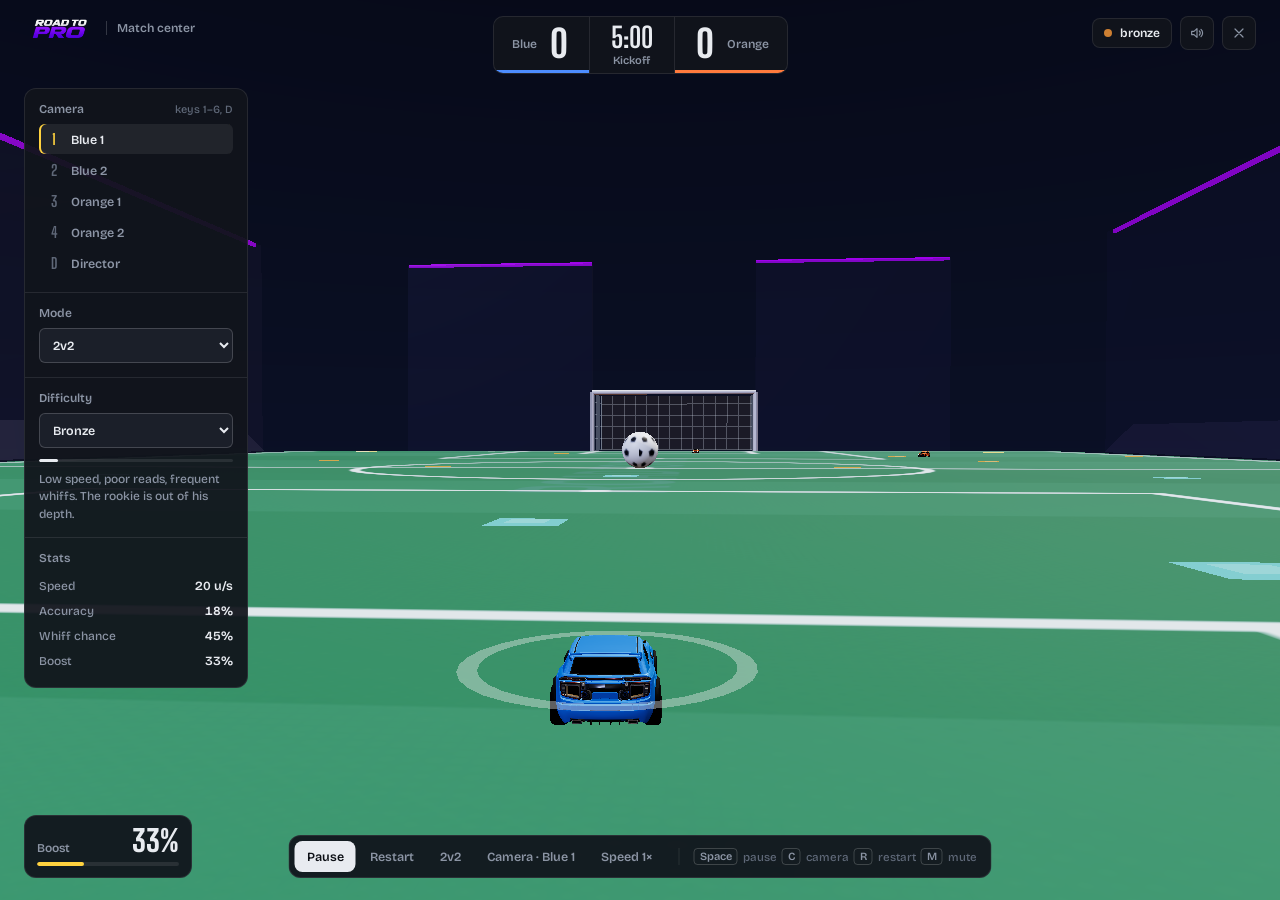
==== match3d.html @ a750631b "Flips clear the ground (stronger jump, vertical damping only briefly mid-flip); 5-minute matches Co-" ====
<!DOCTYPE html>
<html lang="en">
<head>
  <meta charset="UTF-8" />
  <meta name="viewport" content="width=device-width, initial-scale=1.0, viewport-fit=cover" />
  <meta name="theme-color" content="#0d1016" />
  <meta name="mobile-web-app-capable" content="yes" />
  <meta name="apple-mobile-web-app-capable" content="yes" />
  <meta name="apple-mobile-web-app-status-bar-style" content="black-translucent" />
  <title>Road To Pro — Match Center</title>
  <link rel="icon" href="assets/favicon.svg" type="image/svg+xml" />
  <link rel="preconnect" href="https://fonts.googleapis.com" />
  <link rel="preconnect" href="https://fonts.gstatic.com" crossorigin />
  <link rel="stylesheet" href="https://fonts.googleapis.com/css2?family=Big+Shoulders+Display:wght@700;800;900&family=Bricolage+Grotesque:opsz,wght@12..96,500;600;700&display=swap" />
  <link rel="stylesheet" href="match3d.css?v=19" />
  <script type="importmap">
    {
      "imports": {
        "three": "./vendor/three.module.js",
        "three/addons/": "./vendor/"
      }
    }
  </script>
</head>
<body>
  <div id="scene"></div>

  <div id="loading" class="loading">
    <div class="loading-brand">
      <img class="loading-logo" src="assets/road-to-pro.png" alt="Road To Pro" width="2172" height="724" />
      <span class="loading-kicker">Match center</span>
    </div>
    <div class="loading-title">Getting the arena ready</div>
    <div class="loading-bar"><span></span></div>
    <div class="loading-sub">Setting up the pitch</div>
  </div>

  <header class="hud-top">
    <div class="hud-brand">
      <img class="hud-logo" src="assets/road-to-pro.png" alt="Road To Pro" width="2172" height="724" />
      <span class="hud-section">Match center</span>
    </div>

    <div class="hud-rank">
      <select id="rankSelect" class="rank-select" aria-label="Rank"></select>
    </div>

    <div class="scoreboard">
      <div class="team blue"><span class="team-name">Blue</span><span class="score" id="scoreBlue">0</span></div>
      <div class="clock-box">
        <div class="clock" id="clock">5:00</div>
        <div class="clock-label" id="matchState">Kickoff</div>
      </div>
      <div class="team orange"><span class="score" id="scoreOrange">0</span><span class="team-name">Orange</span></div>
    </div>

    <div class="hud-right">
      <div class="rank-chip" id="rankChip">Bronze</div>
      <button class="icon-btn" id="soundBtn" title="Sound on/off (M)" aria-label="Sound on or off">
        <svg viewBox="0 0 24 24" aria-hidden="true" fill="none" stroke="currentColor" stroke-width="1.8" stroke-linecap="round" stroke-linejoin="round">
          <path d="M4 9.5v5h3.5L12 18.5v-13L7.5 9.5z" />
          <path class="wave" d="M15.5 9a4 4 0 0 1 0 6M18 6.5a7.5 7.5 0 0 1 0 11" />
          <path class="slash" d="M16 9.5l5 5M21 9.5l-5 5" />
        </svg>
      </button>
      <button class="icon-btn" id="backBtn" title="Back to career" aria-label="Back to career">
        <svg viewBox="0 0 24 24" aria-hidden="true" fill="none" stroke="currentColor" stroke-width="1.8" stroke-linecap="round">
          <path d="M6 6l12 12M18 6L6 18" />
        </svg>
      </button>
    </div>
  </header>

  <aside class="panel panel-left">
    <div class="panel-block">
      <div class="panel-heading"><span>Camera</span><span class="panel-hint">keys 1–6, D</span></div>
      <div class="cam-grid">
        <button class="cam-btn active" data-cam="car0"><span>1</span> Blue 1</button>
        <button class="cam-btn" data-cam="car1"><span>2</span> Blue 2</button>
        <button class="cam-btn" data-cam="car2"><span>3</span> Orange 1</button>
        <button class="cam-btn" data-cam="car3"><span>4</span> Orange 2</button>
        <button class="cam-btn" data-cam="car4" hidden><span>5</span> Orange 3</button>
        <button class="cam-btn" data-cam="car5" hidden><span>6</span> Orange 3</button>
        <button class="cam-btn" data-cam="director"><span>D</span> Director</button>
      </div>
    </div>

    <div class="panel-block">
      <div class="panel-heading"><span>Mode</span></div>
      <select id="modeSelect" class="select">
        <option value="1">1v1</option>
        <option value="2" selected>2v2</option>
        <option value="3">3v3</option>
      </select>
    </div>

    <div class="panel-block">
      <div class="panel-heading"><span>Difficulty</span></div>
      <select id="skillSelect" class="select">
        <option value="bronze" selected>Bronze</option>
        <option value="silver">Silver</option>
        <option value="gold">Gold</option>
        <option value="platinum">Platinum</option>
        <option value="diamond">Diamond</option>
        <option value="champion">Champion</option>
        <option value="grandchampion">Grand Champion</option>
        <option value="ssl">Supersonic Legend</option>
        <option value="pro">Pro League</option>
      </select>
      <div class="skill-meter">
        <div class="skill-meter-fill" id="skillFill"></div>
      </div>
      <div class="skill-label" id="skillDesc">Low speed, poor accuracy, frequent whiffs.</div>
    </div>

    <div class="panel-block">
      <div class="panel-heading"><span>Stats</span></div>
      <div class="stat-list">
        <div class="stat-row"><span>Speed</span><strong id="statSpeed">—</strong></div>
        <div class="stat-row"><span>Accuracy</span><strong id="statAccuracy">—</strong></div>
        <div class="stat-row"><span>Whiff chance</span><strong id="statWhiff">—</strong></div>
        <div class="stat-row"><span>Boost</span><strong id="statBoost">33%</strong></div>
      </div>
    </div>
  </aside>

  <div class="countdown" id="countdown" aria-hidden="true"></div>

  <div class="notifications" id="notifications" aria-live="polite"></div>

  <div class="boost-hud" aria-label="Boost">
    <div class="boost-hud-top"><span>Boost</span><strong id="boostValue">33%</strong></div>
    <div class="boost-hud-track"><span id="boostFill"></span></div>
  </div>

  <div class="hud-bottom">
    <div class="controls">
      <button class="control-btn" id="playBtn">Pause</button>
      <button class="control-btn" id="replayBtn">Restart</button>
      <button class="control-btn" id="modeBtn">2v2</button>
      <button class="control-btn" id="cameraBtn">Camera · Blue 1</button>
      <button class="control-btn" id="speedBtn">Speed 1×</button>
    </div>
    <div class="hint"><kbd>Space</kbd> pause <kbd>C</kbd> camera <kbd>R</kbd> restart <kbd>M</kbd> mute</div>
  </div>

  <div class="replay-badge" id="replayBadge" hidden>
    <span class="replay-dot"></span><strong>Replay</strong>
    <button type="button" id="replaySkip">Skip</button>
  </div>

  <script type="module" src="match3d.js?v=62"></script>
  <script src="local-update.js"></script>
</body>
</html>
---- match3d.css ----
/* Road To Pro, match view.
   Quiet and compact: solid graphite panels with hairline borders (no blur), small type, team colour only as
   thin accents, one yellow signal used for boost and the active camera. Big Shoulders Display (a tall condensed
   numeral face) is kept for scores, the clock and big call-outs; Bricolage Grotesque for everything else. */

:root {
  --bg: #0d1016;
  --panel: rgba(18, 21, 28, 0.94);
  --panel-solid: #12151c;
  --raised: #1b1f29;
  --line: rgba(255, 255, 255, 0.09);
  --line-strong: rgba(255, 255, 255, 0.18);
  --text: #e8ebf0;
  --muted: #8b94a4;
  --blue: #4d8dff;
  --orange: #ff7a3d;
  --signal: #ffd23f;
  --red: #ff4d3d;
  --font-sans: "Bricolage Grotesque", "Segoe UI Variable Text", "Segoe UI", system-ui, sans-serif;
  --font-display: "Big Shoulders Display", "Bahnschrift Condensed", "Bahnschrift", "Arial Narrow", sans-serif;
}

* { box-sizing: border-box; }

html, body {
  margin: 0;
  padding: 0;
  width: 100%;
  height: 100%;
  overflow: hidden;
  overscroll-behavior: none;
  background: var(--bg);
  color: var(--text);
  font-family: var(--font-sans);
  font-size: 13px;
  font-weight: 500;
  -webkit-font-smoothing: antialiased;
  -webkit-text-size-adjust: 100%;
  touch-action: none;
}

button, select { font: inherit; touch-action: manipulation; }
button { cursor: pointer; -webkit-tap-highlight-color: transparent; }
button:focus-visible, select:focus-visible {
  outline: 2px solid var(--signal);
  outline-offset: 2px;
}

.hud-top, .hud-bottom, .boost-hud, .panel {
  -webkit-user-select: none;
  user-select: none;
}

#scene {
  position: fixed;
  inset: 0;
  height: 100vh;
  height: 100dvh;
  touch-action: none;
}
#scene canvas { display: block; width: 100%; height: 100%; }

/* Labels that arrive from the game in capitals read better as sentences. */
.clock-label, .rank-chip { text-transform: lowercase; }
.clock-label::first-letter, .rank-chip::first-letter { text-transform: uppercase; }

/* ============================== LOADING ============================== */

.loading {
  position: fixed;
  inset: 0;
  z-index: 100;
  display: flex;
  flex-direction: column;
  align-items: center;
  justify-content: center;
  background: var(--bg);
  transition: opacity 0.45s ease, visibility 0.45s;
}
.loading.hidden { opacity: 0; visibility: hidden; pointer-events: none; }

.loading-brand { display: flex; align-items: center; gap: 14px; margin-bottom: 26px; }
.loading-logo { display: block; height: 54px; width: auto; }
.loading-kicker {
  padding-left: 14px;
  border-left: 1px solid var(--line-strong);
  color: var(--muted);
  font-size: 13px;
  font-weight: 600;
}
.loading-title {
  font-family: var(--font-display);
  font-size: 40px;
  font-weight: 800;
  line-height: 1;
}
.loading-bar {
  width: 180px;
  height: 3px;
  margin-top: 22px;
  overflow: hidden;
  border-radius: 2px;
  background: var(--line);
}
.loading-bar span {
  display: block;
  width: 38%;
  height: 100%;
  background: var(--signal);
  animation: loading 1.1s ease-in-out infinite;
}
@keyframes loading {
  0% { transform: translateX(-110%); }
  100% { transform: translateX(390%); }
}
.loading-sub { margin-top: 14px; color: var(--muted); font-size: 13px; }

/* ============================== TOP HUD ============================== */

.hud-top {
  position: fixed;
  top: 0;
  left: 0;
  right: 0;
  z-index: 10;
  display: grid;
  grid-template-columns: 1fr auto 1fr;
  align-items: start;
  gap: 18px;
  padding:
    calc(16px + env(safe-area-inset-top))
    calc(24px + env(safe-area-inset-right))
    16px
    calc(24px + env(safe-area-inset-left));
  pointer-events: none;
}

.hud-brand {
  display: flex;
  align-items: center;
  gap: 10px;
  justify-self: start;
  pointer-events: auto;
}
.hud-logo { display: block; height: 24px; width: auto; }
.hud-section {
  padding-left: 10px;
  border-left: 1px solid var(--line-strong);
  color: var(--muted);
  font-size: 12px;
  font-weight: 600;
  white-space: nowrap;
}

/* One quiet bar. The score numerals carry the team colour as a thin rule underneath. */
.scoreboard {
  display: flex;
  align-items: stretch;
  border: 1px solid var(--line);
  border-radius: 10px;
  background: var(--panel);
  overflow: hidden;
  pointer-events: auto;
}

.team {
  display: flex;
  align-items: center;
  gap: 10px;
  padding: 7px 18px 6px;
  border-bottom: 3px solid transparent;
}
.team.blue { border-bottom-color: var(--blue); }
.team.orange { border-bottom-color: var(--orange); }
.team-name { color: var(--muted); font-size: 12px; font-weight: 600; }
.score {
  min-width: 24px;
  font-family: var(--font-display);
  font-size: 38px;
  font-weight: 800;
  line-height: 0.95;
  text-align: center;
  font-variant-numeric: tabular-nums;
}

.clock-box {
  min-width: 86px;
  padding: 7px 14px 6px;
  border-left: 1px solid var(--line);
  border-right: 1px solid var(--line);
  text-align: center;
}
.clock {
  font-family: var(--font-display);
  font-size: 28px;
  font-weight: 700;
  line-height: 0.95;
  font-variant-numeric: tabular-nums;
}
.clock-label { margin-top: 3px; color: var(--muted); font-size: 11px; font-weight: 600; }

.hud-right { display: flex; justify-content: flex-end; align-items: center; gap: 8px; pointer-events: auto; }
.rank-chip {
  display: flex;
  align-items: center;
  gap: 8px;
  padding: 7px 11px;
  border: 1px solid var(--line);
  border-radius: 8px;
  background: var(--panel);
  font-size: 12px;
  font-weight: 600;
  white-space: nowrap;
}
.rank-chip::before {
  content: '';
  width: 8px;
  height: 8px;
  border-radius: 50%;
  background: var(--rank-color, var(--muted));
}
.icon-btn {
  width: 34px;
  height: 34px;
  display: grid;
  place-items: center;
  padding: 0;
  border: 1px solid var(--line);
  border-radius: 8px;
  background: var(--panel);
  color: var(--muted);
  transition: color 0.12s, border-color 0.12s, background 0.12s;
}
.icon-btn svg { width: 16px; height: 16px; }
.icon-btn:hover { color: var(--text); border-color: var(--line-strong); background: var(--raised); }

/* ============================== SIDE PANEL ============================== */

.panel {
  position: fixed;
  top: 88px;
  z-index: 10;
  width: 224px;
  border: 1px solid var(--line);
  border-radius: 12px;
  background: var(--panel);
  overflow: hidden;
}
.panel-left { left: 24px; }

.panel-block { padding: 13px 14px 14px; border-bottom: 1px solid var(--line); }
.panel-block:last-child { border-bottom: 0; }

.panel-heading {
  display: flex;
  align-items: baseline;
  justify-content: space-between;
  gap: 10px;
  margin-bottom: 8px;
  color: var(--muted);
  font-size: 12px;
  font-weight: 600;
}
.panel-hint { color: #5f6878; font-size: 11px; font-weight: 500; }

.cam-grid { display: grid; gap: 1px; }
.cam-btn {
  display: flex;
  align-items: center;
  gap: 10px;
  width: 100%;
  padding: 6px 8px;
  border: 0;
  border-radius: 6px;
  background: transparent;
  color: var(--muted);
  font-size: 12.5px;
  font-weight: 600;
  text-align: left;
  transition: background 0.12s, color 0.12s;
}
.cam-btn span {
  width: 14px;
  flex: none;
  color: #5f6878;
  font-family: var(--font-display);
  font-size: 15px;
  font-weight: 700;
  text-align: center;
}
.cam-btn:hover { background: rgba(255, 255, 255, 0.05); color: var(--text); }
.cam-btn.active { background: rgba(255, 255, 255, 0.07); color: var(--text); box-shadow: inset 2px 0 0 var(--signal); }
.cam-btn.active span { color: var(--signal); }
.cam-btn[hidden] { display: none; }

.select {
  width: 100%;
  padding: 8px 9px;
  border: 1px solid var(--line-strong);
  border-radius: 6px;
  background: var(--raised);
  color: var(--text);
  color-scheme: dark;
  font-size: 12.5px;
  font-weight: 600;
  outline: none;
}
.select:focus-visible { outline: 2px solid var(--signal); outline-offset: 1px; }

.skill-meter { height: 3px; margin-top: 11px; overflow: hidden; border-radius: 2px; background: var(--line); }
.skill-meter-fill { width: 12%; height: 100%; border-radius: inherit; background: var(--text); transition: width 0.3s ease; }
.skill-label { margin-top: 9px; color: var(--muted); font-size: 12px; line-height: 1.45; }

.stat-list { display: grid; }
.stat-row {
  display: flex;
  justify-content: space-between;
  align-items: baseline;
  gap: 12px;
  padding: 5px 0;
  color: var(--muted);
  font-size: 12px;
  font-weight: 500;
}
.stat-row strong { color: var(--text); font-size: 12.5px; font-weight: 600; font-variant-numeric: tabular-nums; }

/* ============================== NOTICES ============================== */

.notifications {
  position: fixed;
  top: 100px;
  left: 50%;
  z-index: 20;
  display: flex;
  flex-direction: column;
  align-items: center;
  gap: 8px;
  transform: translateX(-50%);
  pointer-events: none;
}
.notice {
  --accent: var(--muted);
  display: flex;
  flex-direction: column;
  align-items: center;
  min-width: 170px;
  padding: 7px 22px 6px;
  border: 1px solid var(--line);
  border-bottom: 3px solid var(--accent);
  border-radius: 10px;
  background: var(--panel);
  text-align: center;
  animation: notice 2.4s ease forwards;
}
.notice.blue { --accent: var(--blue); }
.notice.orange { --accent: var(--orange); }
.notice strong { font-family: var(--font-display); font-size: 26px; font-weight: 800; line-height: 1; }
.notice span { margin-top: 3px; color: var(--muted); font-size: 12px; font-weight: 600; }
@keyframes notice {
  0% { opacity: 0; transform: translateY(-8px); }
  8% { opacity: 1; transform: translateY(0); }
  82% { opacity: 1; }
  100% { opacity: 0; }
}

/* ============================== BOOST ============================== */

.boost-hud {
  position: fixed;
  left: 24px;
  bottom: 22px;
  z-index: 10;
  width: 168px;
  padding: 9px 12px 11px;
  border: 1px solid var(--line);
  border-radius: 12px;
  background: var(--panel);
}
.boost-hud-top { display: flex; align-items: baseline; justify-content: space-between; gap: 8px; }
.boost-hud-top span { color: var(--muted); font-size: 12px; font-weight: 600; }
.boost-hud-top strong {
  font-family: var(--font-display);
  font-size: 30px;
  font-weight: 800;
  line-height: 1;
  font-variant-numeric: tabular-nums;
}
.boost-hud-track { height: 4px; margin-top: 7px; overflow: hidden; border-radius: 2px; background: var(--line); }
.boost-hud-track span {
  display: block;
  width: 33%;
  height: 100%;
  border-radius: inherit;
  background: var(--signal);
  transition: width 0.12s linear;
}

/* ============================== BOTTOM CONTROLS ============================== */

.hud-bottom {
  position: fixed;
  bottom: 22px;
  left: 50%;
  z-index: 10;
  display: flex;
  align-items: center;
  gap: 14px;
  padding: 5px 14px 5px 5px;
  border: 1px solid var(--line);
  border-radius: 12px;
  background: var(--panel);
  transform: translateX(-50%);
  white-space: nowrap;
}

.controls { display: flex; align-items: center; gap: 2px; }
.control-btn {
  padding: 8px 12px;
  border: 0;
  border-radius: 8px;
  background: transparent;
  color: var(--muted);
  font-size: 12.5px;
  font-weight: 600;
  transition: background 0.12s, color 0.12s;
}
.control-btn:hover { background: rgba(255, 255, 255, 0.06); color: var(--text); }
#playBtn { background: var(--text); color: var(--bg); }
#playBtn:hover { background: #ffffff; color: var(--bg); }

.hint {
  display: flex;
  align-items: center;
  gap: 5px;
  padding-left: 14px;
  border-left: 1px solid var(--line);
  color: #5f6878;
  font-size: 11.5px;
  font-weight: 500;
}
.hint kbd {
  padding: 1px 5px;
  border: 1px solid var(--line-strong);
  border-radius: 4px;
  color: var(--muted);
  font-family: var(--font-sans);
  font-size: 11px;
  font-weight: 600;
}

/* ============================== GOAL OVERLAY ============================== */

.goal-flash {
  position: fixed;
  inset: 0;
  z-index: 30;
  display: grid;
  place-items: center;
  pointer-events: none;
  background: rgba(8, 10, 14, 0.3);
  opacity: 0;
  transition: opacity 0.18s ease;
}
.goal-flash.show { opacity: 1; }
.goal-flash div {
  font-family: var(--font-display);
  font-size: 120px;
  font-weight: 800;
  color: #ffffff;
  text-shadow: 0 6px 36px rgba(0, 0, 0, 0.55);
}

/* ============================== REPLAY ============================== */

.replay-badge {
  position: fixed;
  top: calc(96px + env(safe-area-inset-top));
  left: 50%;
  z-index: 25;
  display: flex;
  align-items: center;
  gap: 10px;
  padding: 5px 5px 5px 14px;
  border: 1px solid var(--line);
  border-radius: 999px;
  background: var(--panel);
  transform: translateX(-50%);
}
.replay-badge[hidden] { display: none; }
.replay-badge strong { font-size: 13px; font-weight: 700; }
.replay-dot { width: 8px; height: 8px; border-radius: 50%; background: var(--red); animation: replayBlink 1s steps(2) infinite; }
.replay-badge button {
  padding: 6px 13px;
  border: 1px solid var(--line-strong);
  border-radius: 999px;
  background: transparent;
  color: var(--text);
  font-size: 12px;
  font-weight: 600;
}
.replay-badge button:hover { background: rgba(255, 255, 255, 0.08); }
@keyframes replayBlink { 50% { opacity: 0.2; } }

/* ============================== KICKOFF COUNTDOWN ============================== */

.countdown {
  position: fixed;
  top: 38%;
  left: 50%;
  z-index: 22;
  transform: translate(-50%, -50%);
  font-family: var(--font-display);
  font-size: clamp(110px, 22vw, 220px);
  font-weight: 800;
  line-height: 0.9;
  color: #ffffff;
  text-shadow: 0 6px 40px rgba(0, 0, 0, 0.55);
  opacity: 0;
  pointer-events: none;
}
.countdown.show { animation: countdownPop 0.95s ease-out forwards; }
@keyframes countdownPop {
  0% { opacity: 0; transform: translate(-50%, -50%) scale(1.5); }
  16% { opacity: 1; transform: translate(-50%, -50%) scale(1); }
  75% { opacity: 1; transform: translate(-50%, -50%) scale(1); }
  100% { opacity: 0; transform: translate(-50%, -50%) scale(0.92); }
}

/* ============================== SOUND TOGGLE AND RANK TAB ============================== */

#soundBtn .slash { display: none; }
#soundBtn.muted .wave { display: none; }
#soundBtn.muted .slash { display: inline; }

/* Rank switcher for small screens, where the side panel is hidden. It sits in the empty left cell of the top bar. */
.hud-rank { display: none; grid-column: 1; justify-self: start; pointer-events: auto; }
.rank-select {
  height: 34px;
  max-width: 104px;
  padding: 0 6px 0 10px;
  border: 1px solid var(--line);
  border-radius: 8px;
  background: var(--panel-solid);
  color: var(--text);
  color-scheme: dark;
  font-size: 13px;
  font-weight: 600;
}

/* ============================== RESPONSIVE ============================== */

@media (max-width: 900px) {
  .panel-left { display: none; }
  .hud-top {
    padding:
      calc(12px + env(safe-area-inset-top))
      calc(16px + env(safe-area-inset-right))
      12px
      calc(16px + env(safe-area-inset-left));
  }
  .hud-brand { display: none; }
  .hud-rank { display: block; }
  .scoreboard { grid-column: 2; }
  .hud-right { grid-column: 3; }
  .hint { display: none; }
  .boost-hud { bottom: calc(14px + env(safe-area-inset-bottom)); }
  .hud-bottom { bottom: calc(14px + env(safe-area-inset-bottom)); }
}

@media (max-width: 760px) {
  .boost-hud {
    left: 50%;
    bottom: calc(74px + env(safe-area-inset-bottom));
    width: min(210px, calc(100vw - 32px));
    transform: translateX(-50%);
  }
}

@media (max-width: 620px) {
  .hud-top {
    padding:
      calc(8px + env(safe-area-inset-top))
      calc(10px + env(safe-area-inset-right))
      8px
      calc(10px + env(safe-area-inset-left));
    gap: 8px;
  }
  .team { padding: 5px 11px 4px; gap: 6px; }
  .team-name { display: none; }
  .clock-box { min-width: 64px; padding: 5px 9px 4px; }
  .score { font-size: 30px; min-width: 18px; }
  .clock { font-size: 22px; }
  .clock-label { font-size: 10px; }
  .rank-chip { display: none; }
  .icon-btn { width: 32px; height: 32px; }
  .hud-bottom {
    left: calc(8px + env(safe-area-inset-left));
    right: calc(8px + env(safe-area-inset-right));
    bottom: calc(10px + env(safe-area-inset-bottom));
    max-width: none;
    padding: 4px;
    transform: none;
    white-space: normal;
  }
  .controls {
    display: grid;
    grid-template-columns: repeat(5, minmax(0, 1fr));
    width: 100%;
    gap: 3px;
  }
  .control-btn {
    min-height: 42px;
    padding: 8px 3px;
    font-size: 11px;
    line-height: 1.15;
    overflow: hidden;
    text-overflow: ellipsis;
    white-space: nowrap;
  }
  .notice strong { font-size: 22px; }
  .goal-flash div { font-size: 72px; }
  .loading-logo { height: 40px; }
  .loading-title { font-size: 32px; }
}

@media (orientation: portrait) and (max-width: 400px) {
  .team { padding: 5px 8px 4px; }
  .clock-box { min-width: 58px; padding: 5px 6px 4px; }
  .score { font-size: 27px; }
  .clock { font-size: 20px; }
  .control-btn { font-size: 10px; }
}

@media (orientation: landscape) and (max-height: 560px) {
  .panel-left, .hud-brand, .hint, .rank-chip { display: none; }
  .hud-rank { display: block; }
  .hud-top {
    gap: 8px;
    padding:
      calc(6px + env(safe-area-inset-top))
      calc(12px + env(safe-area-inset-right))
      6px
      calc(12px + env(safe-area-inset-left));
  }
  .scoreboard { grid-column: 2; }
  .hud-right { grid-column: 3; }
  .team { padding: 3px 11px 2px; gap: 6px; }
  .team-name { display: none; }
  .clock-box { min-width: 70px; padding: 3px 9px 2px; }
  .score { font-size: 26px; min-width: 16px; }
  .clock { font-size: 20px; }
  .clock-label { margin-top: 1px; font-size: 10px; }
  .icon-btn, .rank-select { height: 30px; }
  .icon-btn { width: 30px; }
  .notifications { top: calc(56px + env(safe-area-inset-top)); }
  .notice { min-width: 130px; padding: 3px 16px 3px; }
  .notice strong { font-size: 20px; }
  .replay-badge { top: calc(56px + env(safe-area-inset-top)); }
  .boost-hud {
    left: calc(10px + env(safe-area-inset-left));
    right: auto;
    bottom: calc(10px + env(safe-area-inset-bottom));
    width: 132px;
    padding: 5px 10px 8px;
    transform: none;
  }
  .boost-hud-top strong { font-size: 22px; }
  .hud-bottom {
    left: auto;
    right: calc(10px + env(safe-area-inset-right));
    bottom: calc(10px + env(safe-area-inset-bottom));
    max-width: none;
    padding: 3px;
    transform: none;
    white-space: nowrap;
  }
  .controls { display: flex; width: auto; }
  .control-btn { min-height: 0; padding: 7px 9px; font-size: 11px; }
  .countdown { top: 45%; font-size: 96px; }
  .goal-flash div { font-size: 64px; }
}

@media (prefers-reduced-motion: reduce) {
  .loading-bar span, .replay-dot { animation: none; }
  .notice { animation: none; }
  .countdown.show { animation: none; opacity: 1; }
}
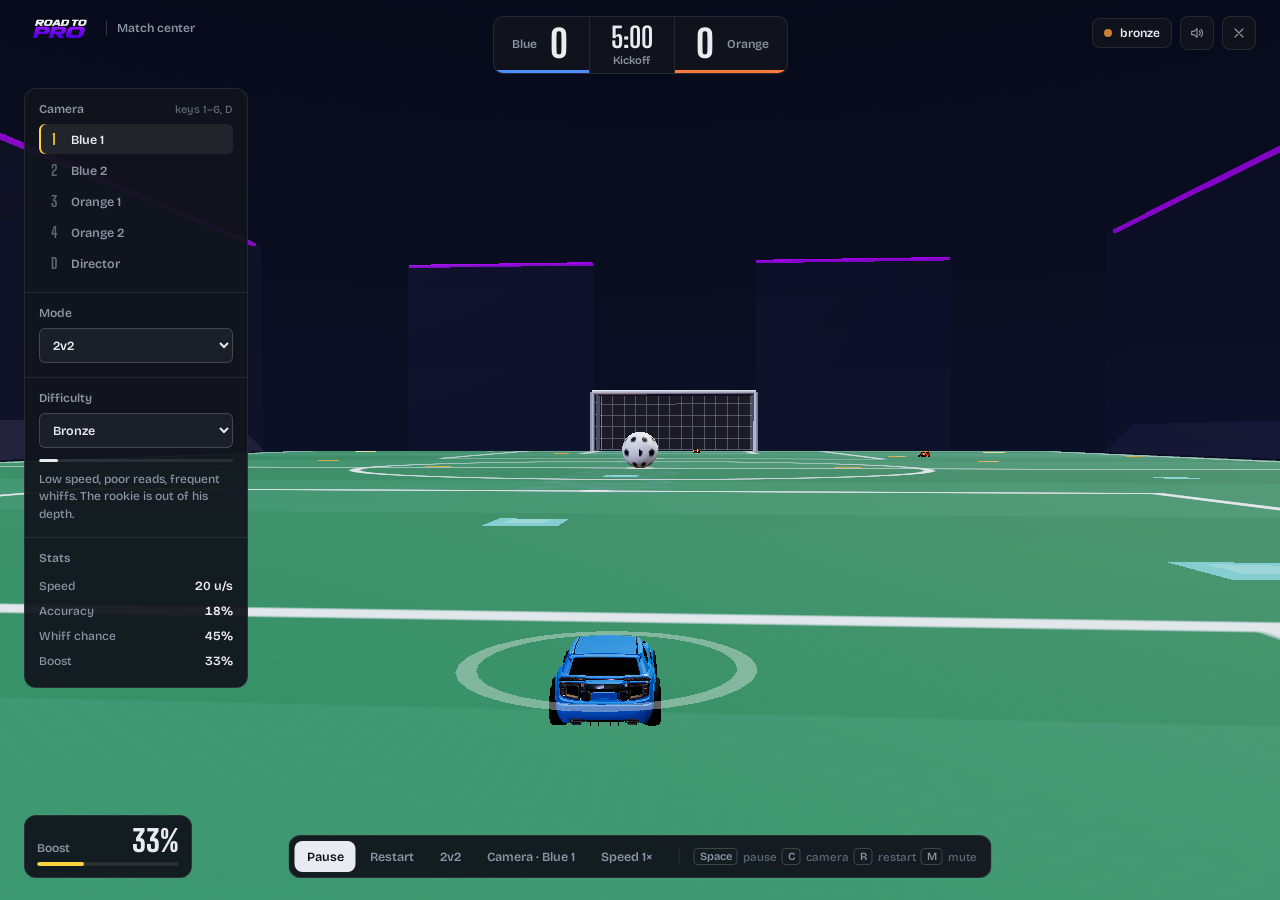
==== commit 2fc66d2b: "Fix half flips: allow 8.8 rad/s spin during a flip; stronger jump Co-Authored-By: Claude Sonnet 5.5 " ====
--- a/match3d.html
+++ b/match3d.html
@@ -149,7 +149,7 @@
     <button type="button" id="replaySkip">Skip</button>
   </div>
 
-  <script type="module" src="match3d.js?v=62"></script>
+  <script type="module" src="match3d.js?v=63"></script>
   <script src="local-update.js"></script>
 </body>
 </html>
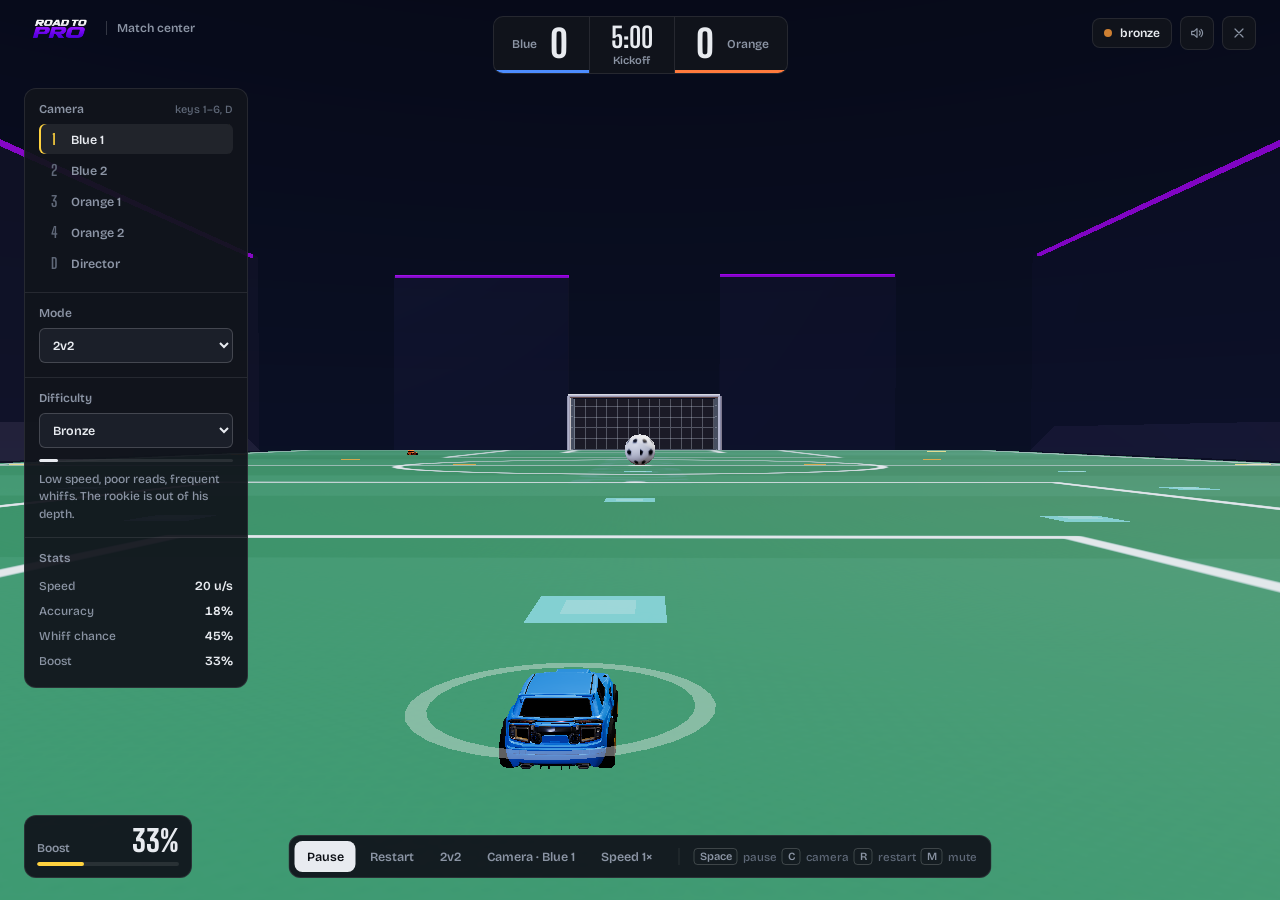
==== commit 4701cd1a: "Stop bots waiting in front of the ball: ground dribble keeps closing and skips kickoff; air dribble " ====
--- a/match3d.html
+++ b/match3d.html
@@ -149,7 +149,7 @@
     <button type="button" id="replaySkip">Skip</button>
   </div>
 
-  <script type="module" src="match3d.js?v=63"></script>
+  <script type="module" src="match3d.js?v=64"></script>
   <script src="local-update.js"></script>
 </body>
 </html>
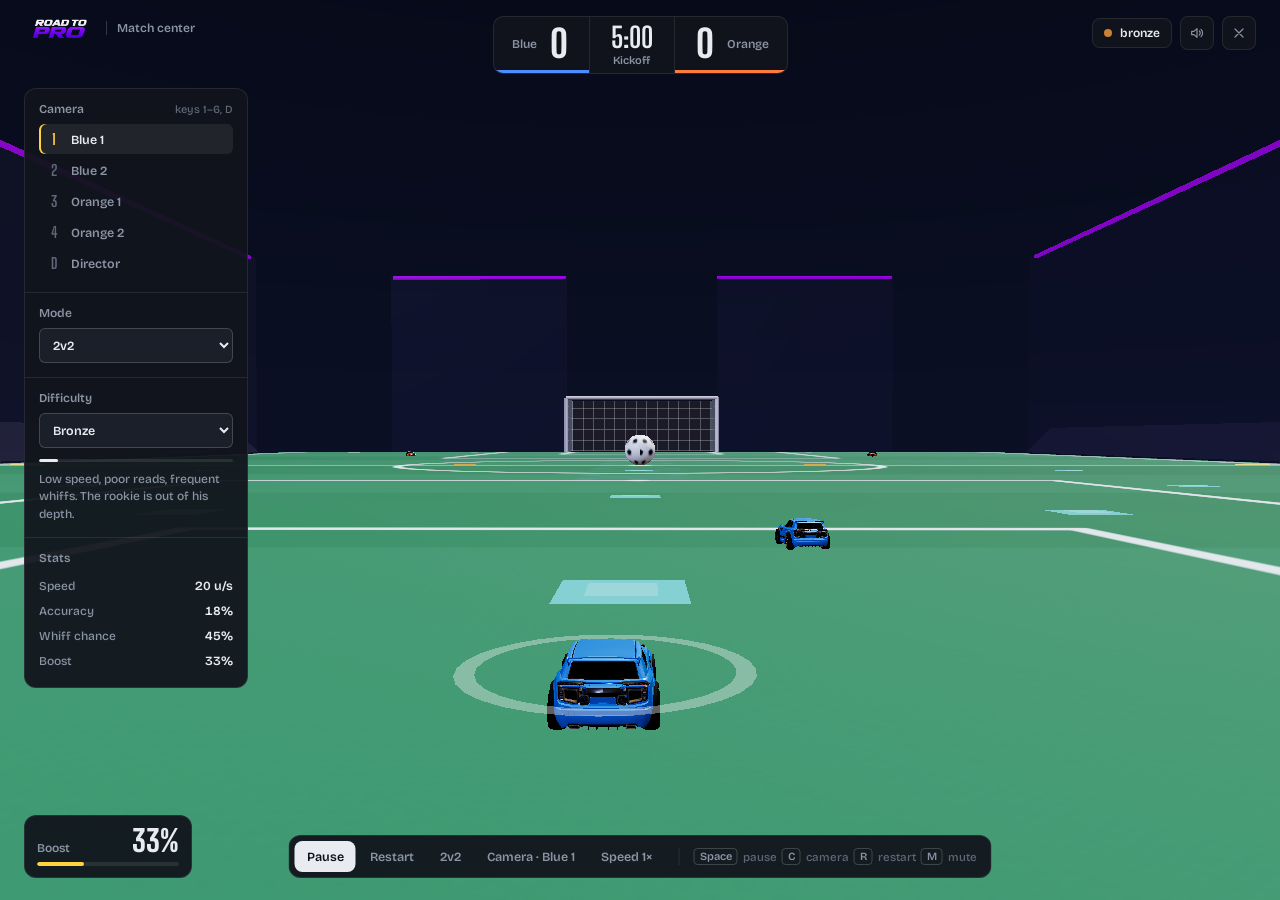
==== commit d8d0359a: "Remove the bump in front of the goals: floor ramp fades out across the goal mouth Co-Authored-By: Cl" ====
--- a/match3d.html
+++ b/match3d.html
@@ -149,7 +149,7 @@
     <button type="button" id="replaySkip">Skip</button>
   </div>
 
-  <script type="module" src="match3d.js?v=64"></script>
+  <script type="module" src="match3d.js?v=65"></script>
   <script src="local-update.js"></script>
 </body>
 </html>
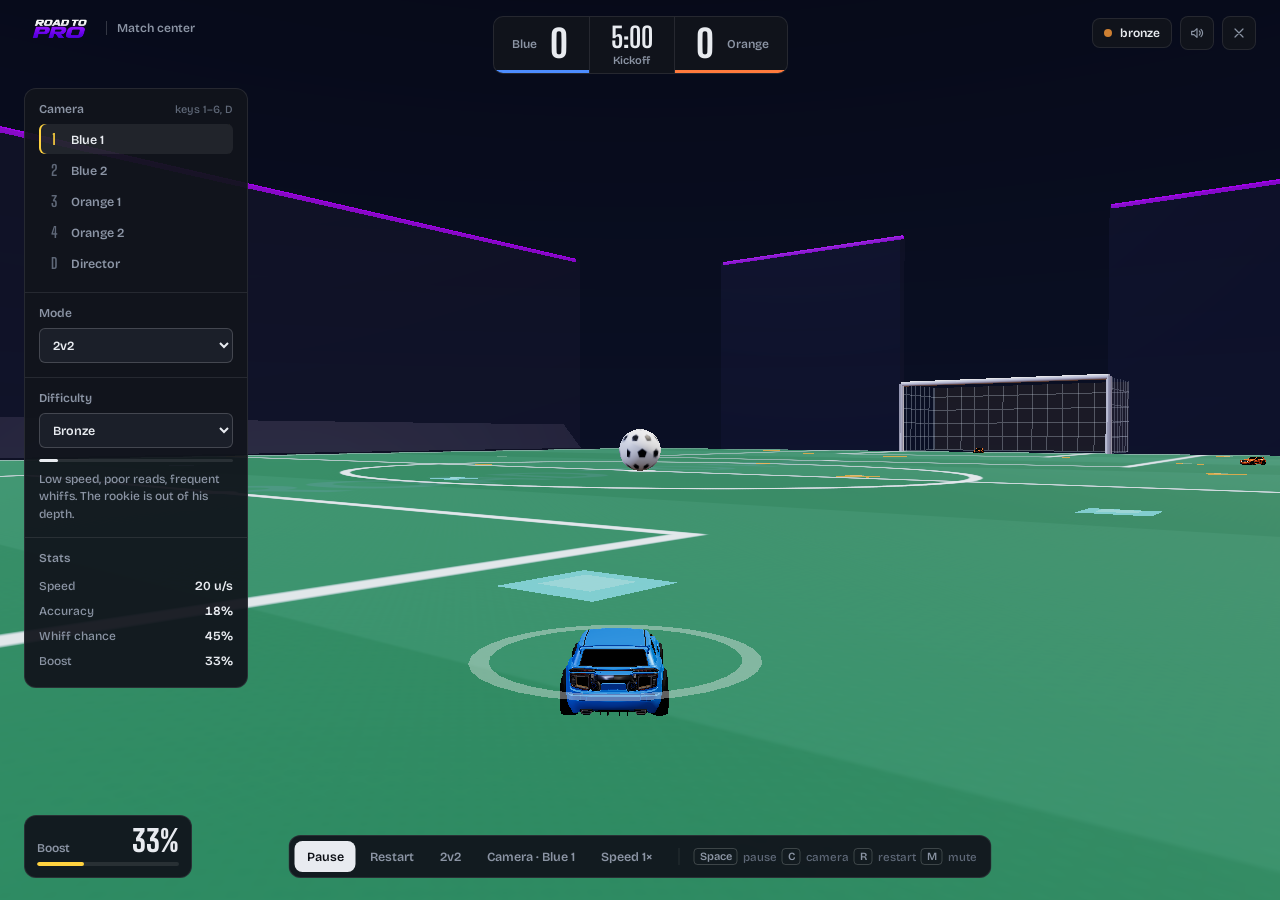
==== commit a015d7f8: "Air dribbles start far more often: wider height/speed/distance/facing limits, bouncing balls filtere" ====
--- a/match3d.html
+++ b/match3d.html
@@ -149,7 +149,7 @@
     <button type="button" id="replaySkip">Skip</button>
   </div>
 
-  <script type="module" src="match3d.js?v=65"></script>
+  <script type="module" src="match3d.js?v=66"></script>
   <script src="local-update.js"></script>
 </body>
 </html>
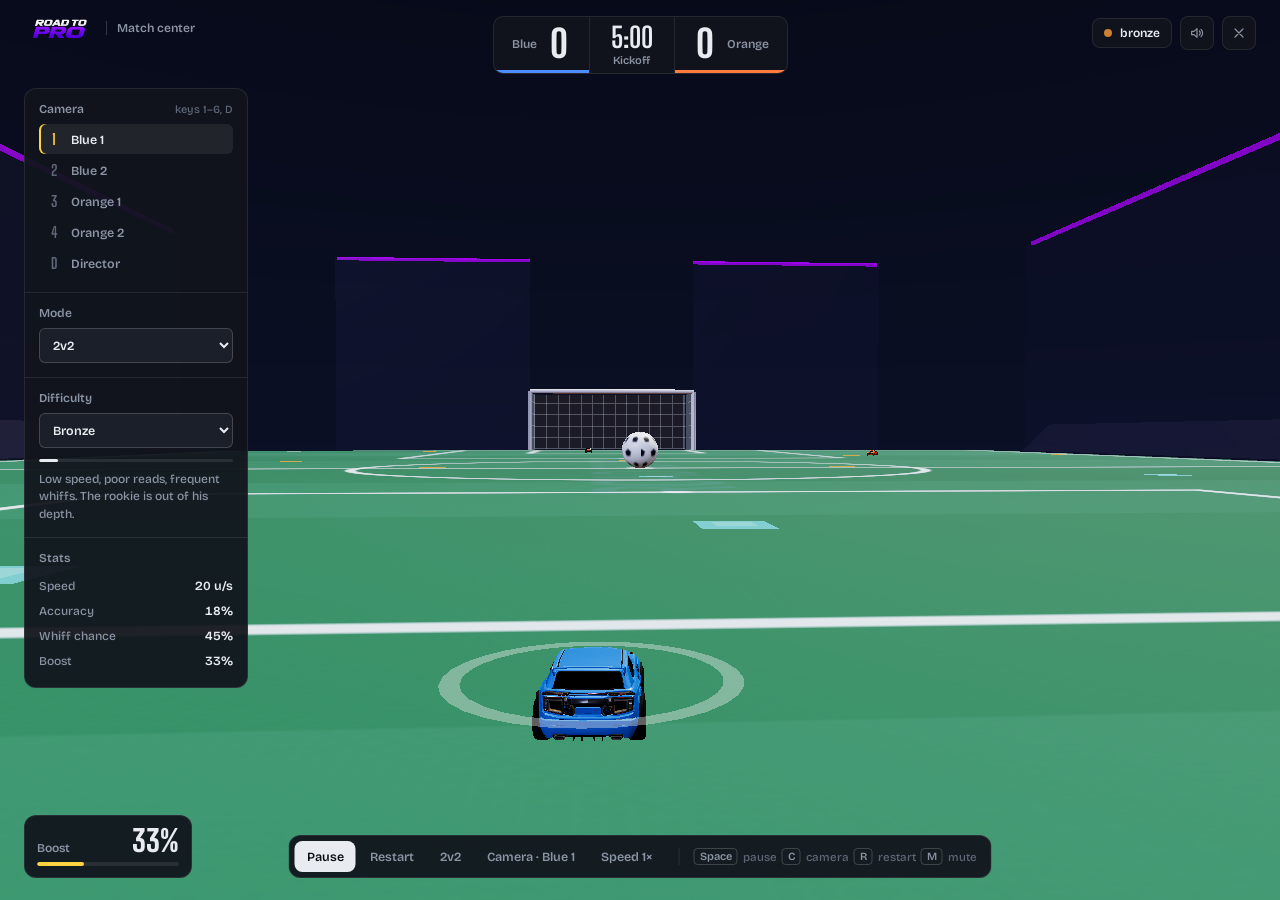
==== commit 91cb4f3b: "Pro plays as Nexto was trained: full speed, lower temperature, no scripted dribble or rotation takeo" ====
--- a/match3d.html
+++ b/match3d.html
@@ -149,7 +149,7 @@
     <button type="button" id="replaySkip">Skip</button>
   </div>
 
-  <script type="module" src="match3d.js?v=66"></script>
+  <script type="module" src="match3d.js?v=67"></script>
   <script src="local-update.js"></script>
 </body>
 </html>
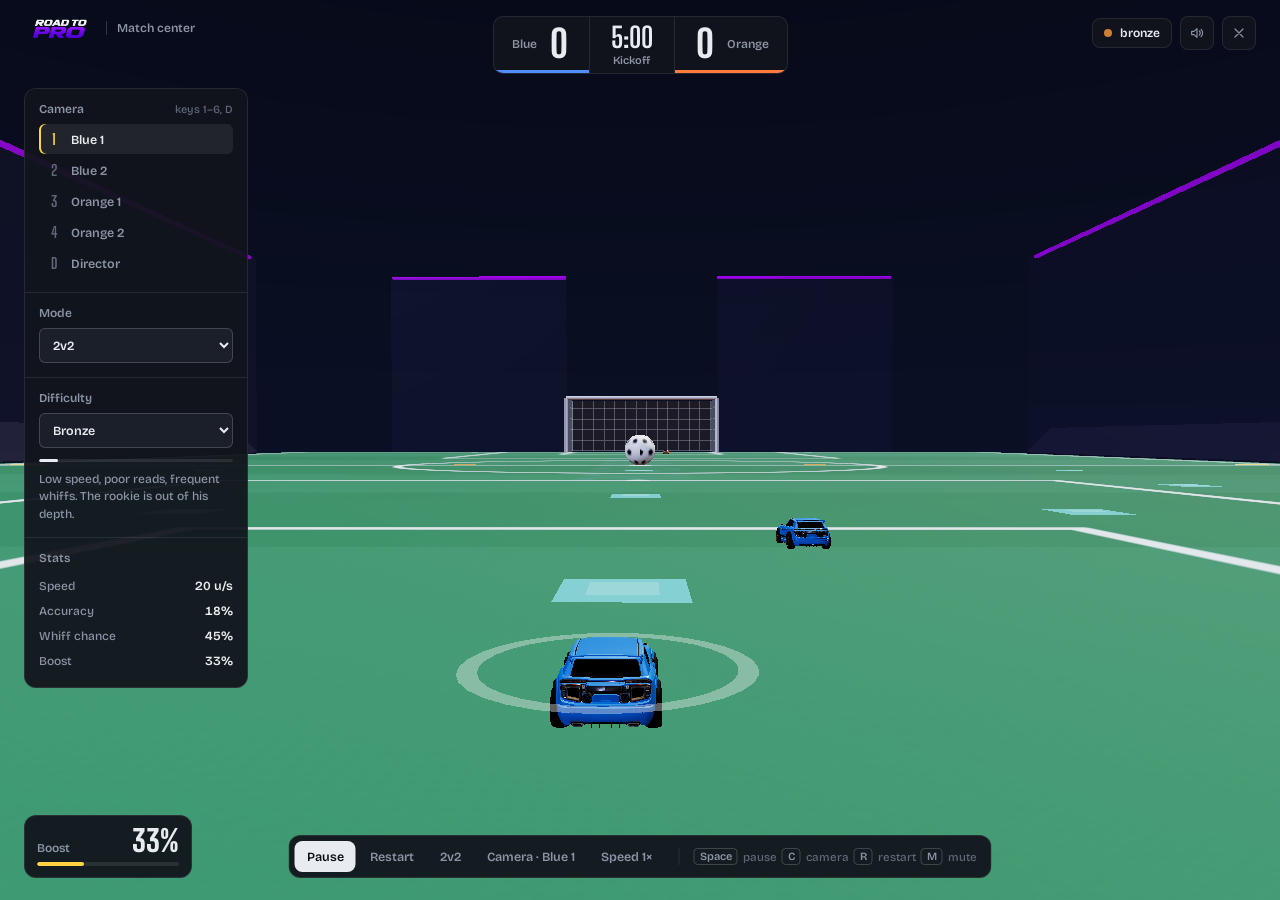
==== commit 099d1e53: "Air dribble: ?debug overlay showing starts and why they end; need 45 boost; easier launch Co-Authore" ====
--- a/match3d.html
+++ b/match3d.html
@@ -149,7 +149,8 @@
     <button type="button" id="replaySkip">Skip</button>
   </div>
 
-  <script type="module" src="match3d.js?v=67"></script>
+  <pre id="dbg" hidden style="position:fixed;left:8px;bottom:8px;margin:0;padding:6px 8px;background:rgba(0,0,0,.7);color:#9fe;font:11px/1.4 monospace;z-index:20;pointer-events:none"></pre>
+  <script type="module" src="match3d.js?v=68"></script>
   <script src="local-update.js"></script>
 </body>
 </html>
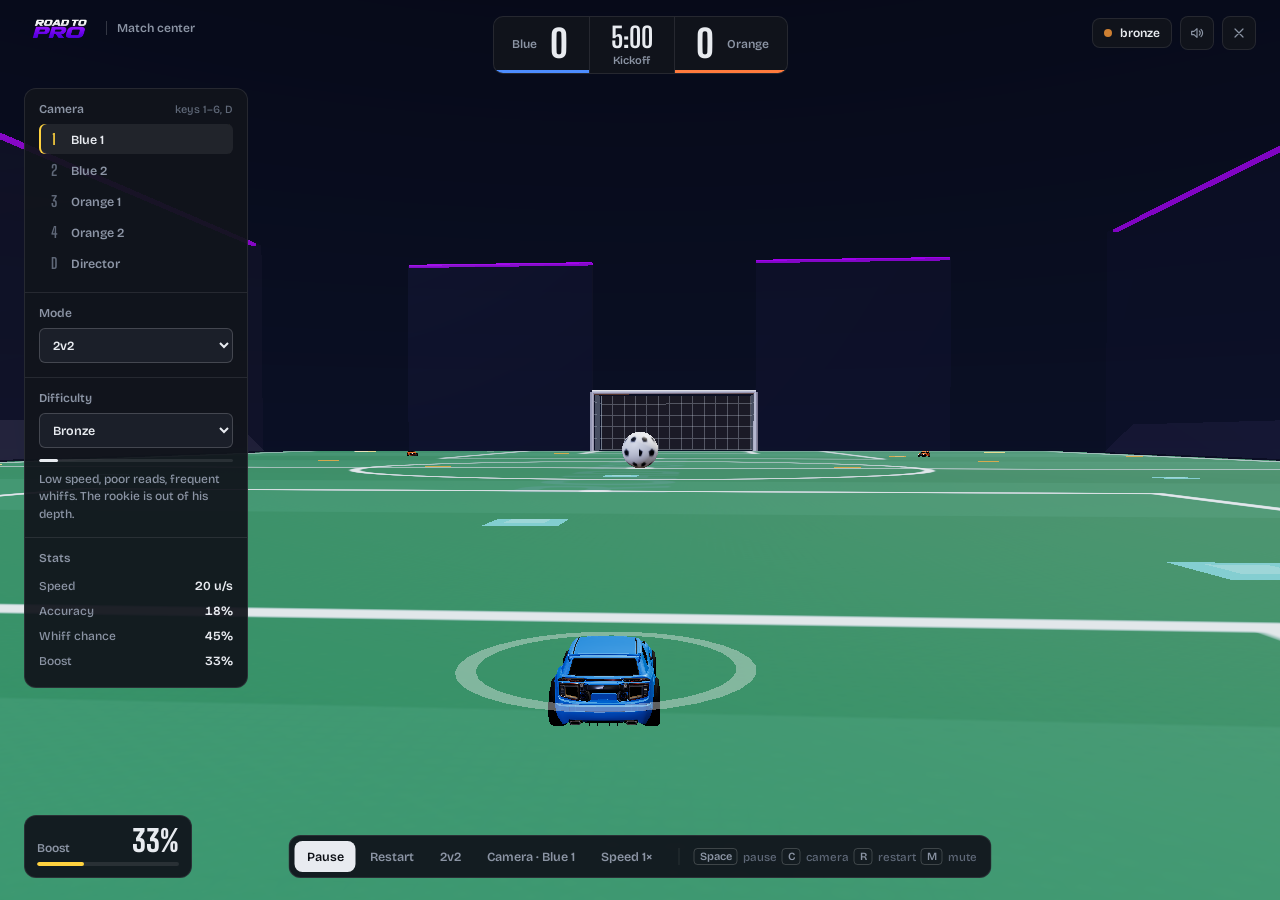
==== commit a9de2199: "Bump cache-buster Co-Authored-By: Claude Sonnet 5.5 <noreply@anthropic.com> Claude-Session: https://" ====
--- a/match3d.html
+++ b/match3d.html
@@ -150,7 +150,7 @@
   </div>
 
   <pre id="dbg" hidden style="position:fixed;left:8px;bottom:8px;margin:0;padding:6px 8px;background:rgba(0,0,0,.7);color:#9fe;font:11px/1.4 monospace;z-index:20;pointer-events:none"></pre>
-  <script type="module" src="match3d.js?v=68"></script>
+  <script type="module" src="match3d.js?v=69"></script>
   <script src="local-update.js"></script>
 </body>
 </html>
